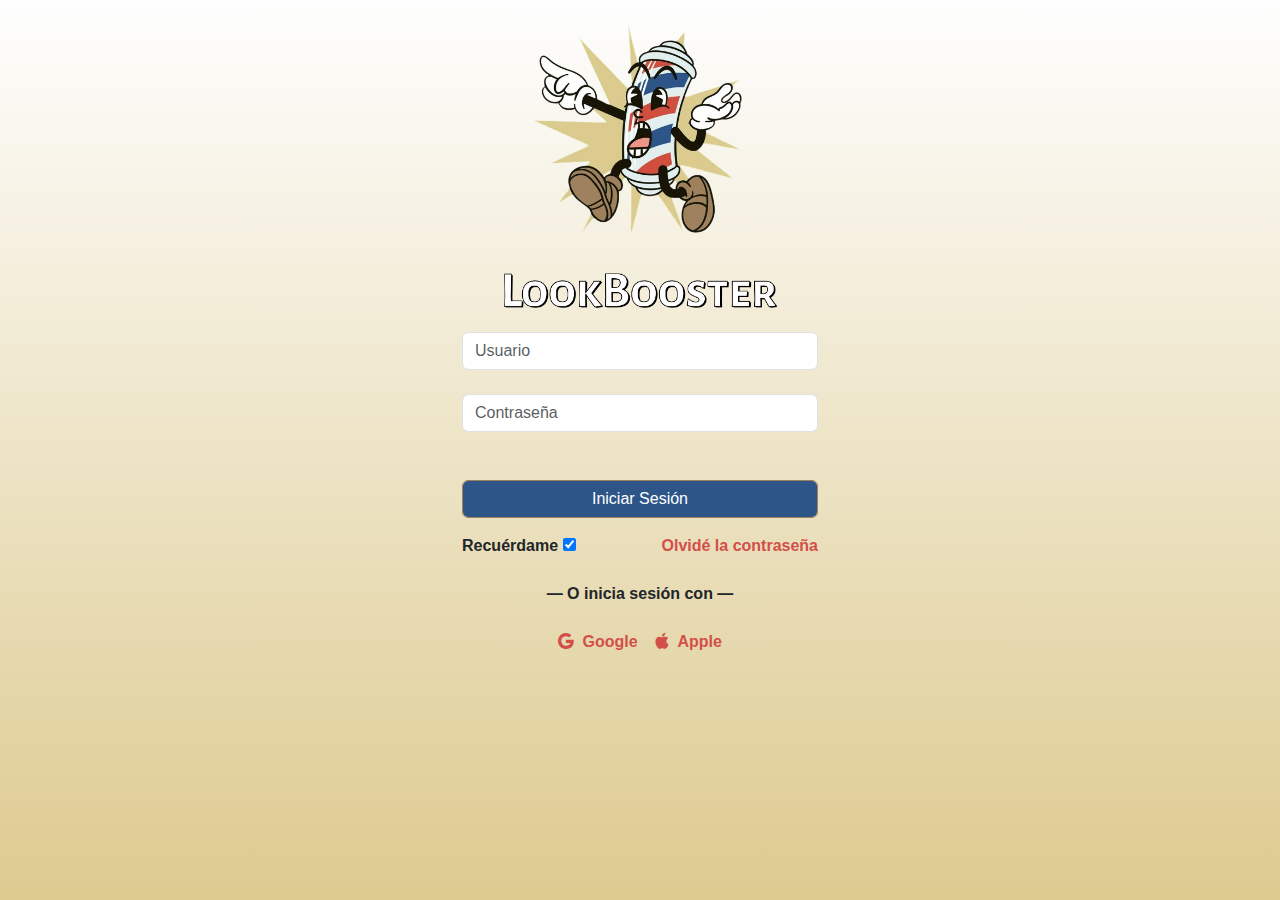
==== src/html/form.html @ 5dd81464 "login casi hecho" ====
<!DOCTYPE html>
<html lang="en">
<head>
    <meta charset="UTF-8">
    <meta name="viewport" content="width=device-width, initial-scale=1.0">
    <title>Formulario</title>
    <link rel="stylesheet" href="https://cdn.jsdelivr.net/npm/bootstrap-icons@1.11.3/font/bootstrap-icons.min.css">
    <link rel="stylesheet" href="../styles/css/bootstrap.min.css">
    <link rel="stylesheet" href="../styles/form.css">
    <link rel="shortcut icon" href="../../logos/logoLB.png" type="image/x-icon">
    <link rel="icon" href="../../logos/logoLB.png" type="image/x-icon">
</head>
<body>
    <div class="container">
        <div class="row justify-content-center">
            <div class="col-md-6 text-center mb-4">
                <img src="../../logos/dibujoLogo.png" alt="Logo" class="w-50">
                <img src="../../logos/textoLogo.png" alt="Texto Logo" class="w-50">
            </div>
        </div>
        <div class="row justify-content-center">
            <div class="col-md-6 col-lg-4">
                <div class="login p-0">
                    <form action="#" class="signin-form">
                        <div class="form-group mb-4">
                            <input type="text" class="form-control" placeholder="Usuario" required="">
                        </div>
                        <div class="form-group mb-4">
                            <input id="password-field" type="password" class="form-control" placeholder="Contraseña" required="">
                            <span toggle="#password-field" class="fa fa-fw fa-eye field-icon toggle-password"></span>
                        </div>
                        <div class="form-group mt-5">
                            <button type="submit" class="form-control btn btn-primary submit px-3">Iniciar Sesión</button>
                        </div>
                        <div class="form-group d-md-flex justify-content-center mt-3">
                            <div class="w-50">
                                <label class="checkbox-wrap checkbox">
                                    Recuérdame
                                    <input type="checkbox" checked="">
                                    <span class="checkmark"></span>
                                </label>
                            </div>
                            <div class="w-50 text-md-end">
                                <a href="#" >Olvidé la contraseña</a>
                            </div>
                        </div>
                    </form>
                    <p class="w-100 text-center mt-4">— O inicia sesión con —</p>
                    <div class="social d-flex text-center justify-content-center">
                        <a href="#" class="px-2 py-2 mr-md-1 rounded"><i class="bi bi-google me-1"></i> Google</a>
                        <a href="#" class="px-2 py-2 ml-md-1 rounded"><i class="bi bi-apple me-1"></i> Apple</a>
                    </div>
                </div>
            </div>
        </div>
    </div>
    <script src="https://cdn.jsdelivr.net/npm/bootstrap@5.3.3/dist/js/bootstrap.bundle.min.js" integrity="sha384-YvpcrYf0tY3lHB60NNkmXc5s9fDVZLESaAA55NDzOxhy9GkcIdslK1eN7N6jIeHz" crossorigin="anonymous"></script>
</body>
</html>
---- src/styles/form.css ----
@import url('https://fonts.cdnfonts.com/css/alegreya-sans-sc');@import url('https://fonts.cdnfonts.com/css/madness-hyperactive');
#colors{
    --white: #fefefeff;
    --vanilla: #ddca8fff;
    --chamoisee: #9f815fff;
    --yinmn-blue: #2d5588ff;
    --jasper: #d34f4aff;
  }
body{
    background-image: linear-gradient(to bottom, #fefefeff, #ddca8fff);
    min-height: 100vh;
    font-family: 'Alegreya Sans SC', sans-serif;                                  
    font-weight: bolder;
}
.btn{
    background-color: #2d5588ff;
    border-color: #9f815fff;
}
    .btn:hover{
        background-color: #d34f4aff;
        border-color: #ddca8fff;
    }
a{
    color: #d34f4aff;
    text-decoration: none;
}
    a:hover{
        color: #2d5588ff;
    }
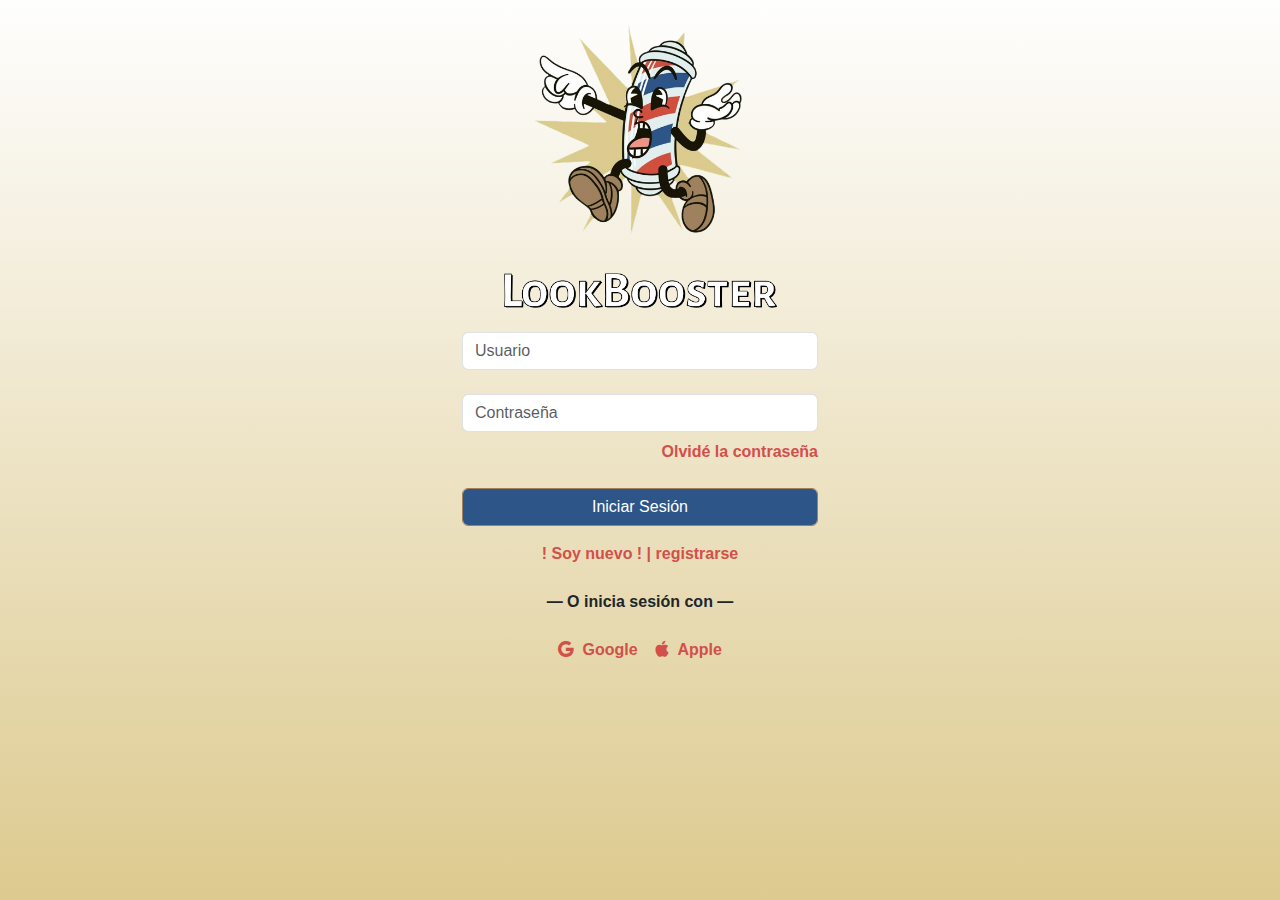
==== commit 641fc847: "login done" ====
--- a/src/html/form.html
+++ b/src/html/form.html
@@ -3,7 +3,7 @@
 <head>
     <meta charset="UTF-8">
     <meta name="viewport" content="width=device-width, initial-scale=1.0">
-    <title>Formulario</title>
+    <title>Iniciar Sesión</title>
     <link rel="stylesheet" href="https://cdn.jsdelivr.net/npm/bootstrap-icons@1.11.3/font/bootstrap-icons.min.css">
     <link rel="stylesheet" href="../styles/css/bootstrap.min.css">
     <link rel="stylesheet" href="../styles/form.css">
@@ -28,20 +28,16 @@
                         <div class="form-group mb-4">
                             <input id="password-field" type="password" class="form-control" placeholder="Contraseña" required="">
                             <span toggle="#password-field" class="fa fa-fw fa-eye field-icon toggle-password"></span>
+                            <div class="text-md-end mt-2">
+                                <a href="#" >Olvidé la contraseña</a>
+                            </div>
                         </div>
-                        <div class="form-group mt-5">
+                        <div class="form-group mt-3">
                             <button type="submit" class="form-control btn btn-primary submit px-3">Iniciar Sesión</button>
                         </div>
                         <div class="form-group d-md-flex justify-content-center mt-3">
-                            <div class="w-50">
-                                <label class="checkbox-wrap checkbox">
-                                    Recuérdame
-                                    <input type="checkbox" checked="">
-                                    <span class="checkmark"></span>
-                                </label>
-                            </div>
-                            <div class="w-50 text-md-end">
-                                <a href="#" >Olvidé la contraseña</a>
+                            <div class="w-100 d-flex justify-content-center">
+                                <a href="#" >! Soy nuevo ! | registrarse</a>
                             </div>
                         </div>
                     </form>
--- a/src/styles/form.css
+++ b/src/styles/form.css
@@ -26,4 +26,8 @@
 }
     a:hover{
         color: #2d5588ff;
-    }+    }
+.form-control:focus{
+    border-color: #ddca8fff;
+    box-shadow: inset 0 1px 1px rgba(0, 0, 0, 0.075), 0 0 8px #d34f4aff;
+}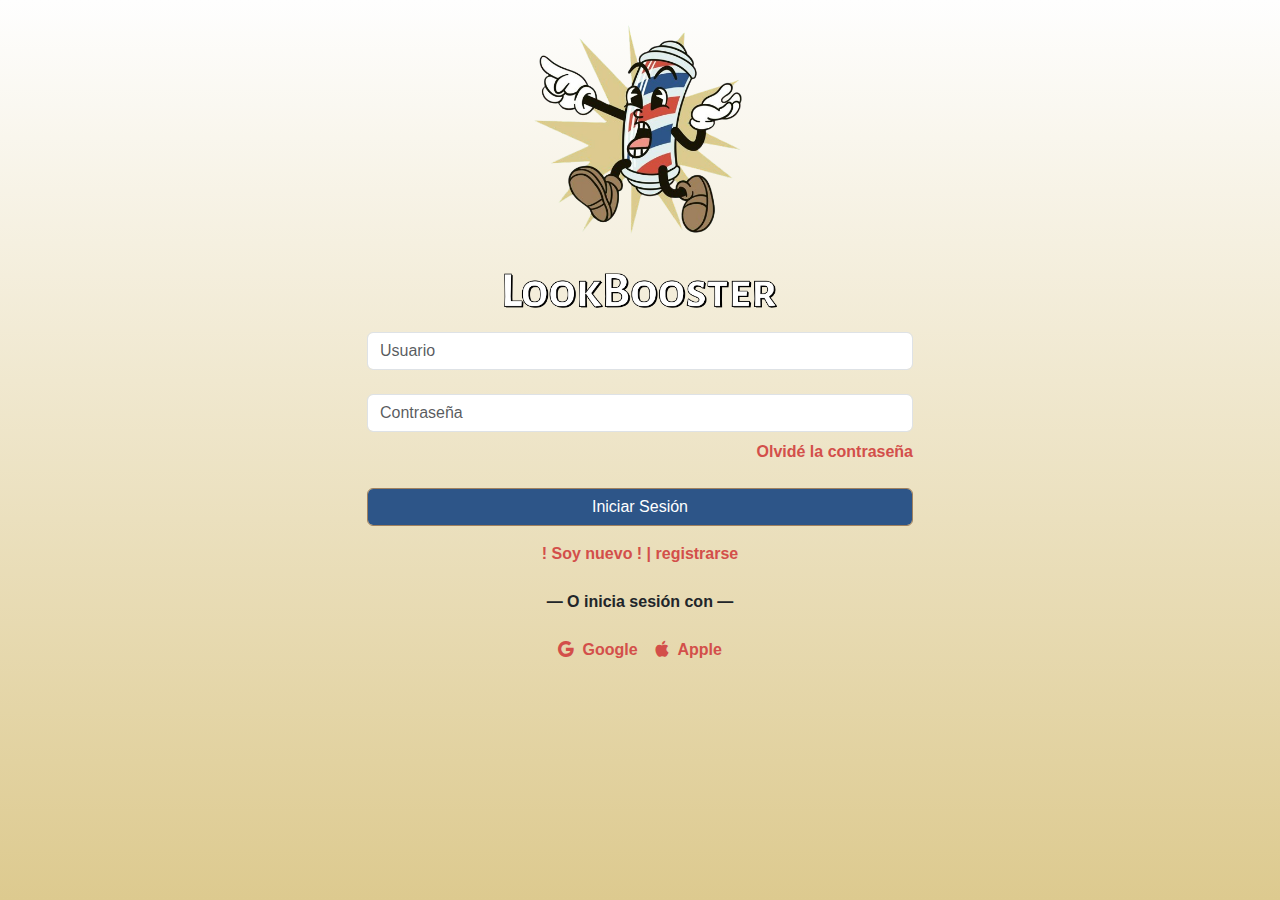
==== commit e550f278: "header start" ====
--- a/src/html/form.html
+++ b/src/html/form.html
@@ -7,19 +7,20 @@
     <link rel="stylesheet" href="https://cdn.jsdelivr.net/npm/bootstrap-icons@1.11.3/font/bootstrap-icons.min.css">
     <link rel="stylesheet" href="../styles/css/bootstrap.min.css">
     <link rel="stylesheet" href="../styles/form.css">
+    <link rel="stylesheet" href="../styles/global.css">
     <link rel="shortcut icon" href="../../logos/logoLB.png" type="image/x-icon">
     <link rel="icon" href="../../logos/logoLB.png" type="image/x-icon">
 </head>
 <body>
     <div class="container">
         <div class="row justify-content-center">
-            <div class="col-md-6 text-center mb-4">
+            <div class="col-6 text-center mb-4">
                 <img src="../../logos/dibujoLogo.png" alt="Logo" class="w-50">
                 <img src="../../logos/textoLogo.png" alt="Texto Logo" class="w-50">
             </div>
         </div>
         <div class="row justify-content-center">
-            <div class="col-md-6 col-lg-4">
+            <div class="col-md-10 col-lg-6 col-sm-10">
                 <div class="login p-0">
                     <form action="#" class="signin-form">
                         <div class="form-group mb-4">
--- a/src/styles/form.css
+++ b/src/styles/form.css
@@ -1,17 +1,3 @@
-@import url('https://fonts.cdnfonts.com/css/alegreya-sans-sc');@import url('https://fonts.cdnfonts.com/css/madness-hyperactive');
-#colors{
-    --white: #fefefeff;
-    --vanilla: #ddca8fff;
-    --chamoisee: #9f815fff;
-    --yinmn-blue: #2d5588ff;
-    --jasper: #d34f4aff;
-  }
-body{
-    background-image: linear-gradient(to bottom, #fefefeff, #ddca8fff);
-    min-height: 100vh;
-    font-family: 'Alegreya Sans SC', sans-serif;                                  
-    font-weight: bolder;
-}
 .btn{
     background-color: #2d5588ff;
     border-color: #9f815fff;
--- a/src/styles/global.css
+++ b/src/styles/global.css
@@ -0,0 +1,14 @@
+@import url('https://fonts.cdnfonts.com/css/alegreya-sans-sc');@import url('https://fonts.cdnfonts.com/css/madness-hyperactive');
+#colors{
+    --white: #fefefeff;
+    --vanilla: #ddca8fff;
+    --chamoisee: #9f815fff;
+    --yinmn-blue: #2d5588ff;
+    --jasper: #d34f4aff;
+  }
+body{
+    background-image: linear-gradient(to bottom, #fefefeff, #ddca8fff);
+    min-height: 100vh;
+    font-family: 'Alegreya Sans SC', sans-serif;                                  
+    font-weight: bolder;
+}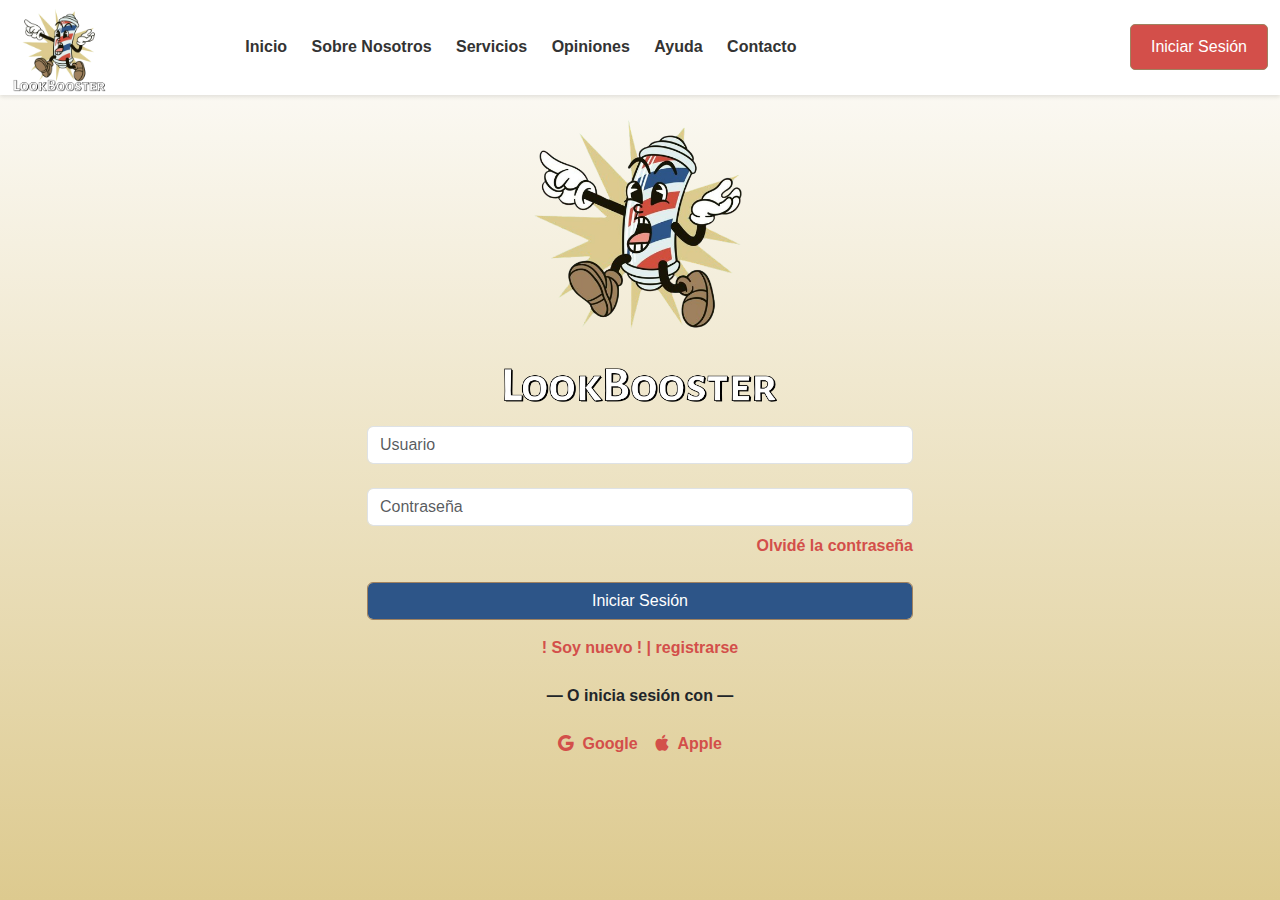
==== commit a07b7f3d: "s" ====
--- a/src/html/form.html
+++ b/src/html/form.html
@@ -8,10 +8,54 @@
     <link rel="stylesheet" href="../styles/css/bootstrap.min.css">
     <link rel="stylesheet" href="../styles/form.css">
     <link rel="stylesheet" href="../styles/global.css">
+    <link rel="stylesheet" href="../styles/header.css">
     <link rel="shortcut icon" href="../../logos/logoLB.png" type="image/x-icon">
     <link rel="icon" href="../../logos/logoLB.png" type="image/x-icon">
 </head>
 <body>
+    <header>
+        <!--? Header Start -->
+        <div class="header-area pt-20">
+            <div class="main-header header-sticky">
+                <div class="container-fluid">
+                    <div class="row align-items-center">
+                        <!-- Logo -->
+                        <div class="col-xl-2 col-lg-2 col-md-1">
+                            <div class="logo">
+                                <a href="index.html"><img src="../../logos/logoCompleto.png" alt="" class="w-50"></a>
+                            </div>
+                        </div>
+                        <div class="col-xl-10 col-lg-10 col-md-10">
+                            <div class="menu-main d-flex align-items-center justify-content-between ">
+                                <!-- Main-menu -->
+                                <div class="main-menu d-block">
+                                    <nav>
+                                        <ul id="navigation">
+                                            <li class="active"><a href="index.html">Inicio</a></li>
+                                            <li><a href="about.html">Sobre Nosotros</a></li>
+                                            <li><a href="services.html">Servicios</a></li>
+                                            <li><a href="portfolio.html">Opiniones</a></li>
+                                            <li><a href="blog.html">Ayuda</a>
+                                            </li>
+                                            <li><a href="contact.html">Contacto</a></li>
+                                        </ul>
+                                    </nav>
+                                </div>
+                                <div class="header-right-btn d-block justify-content-end">
+                                    <a href="form.html" class="btn header-btn">Iniciar Sesión</a>
+                                </div>
+                            </div>
+                        </div>   
+                        <!-- Mobile Menu -->
+                        <div class="col-12">
+                            <div class="mobile_menu d-block d-lg-none"></div>
+                        </div>
+                    </div>
+                </div>
+            </div>
+        </div>
+        <!-- Header End -->
+    </header>
     <div class="container">
         <div class="row justify-content-center">
             <div class="col-6 text-center mb-4">
--- a/src/styles/header.css
+++ b/src/styles/header.css
@@ -0,0 +1,63 @@
+/* Estilos para el encabezado */
+.header-area {
+    background-color: #fff; /* Color de fondo del encabezado */
+    box-shadow: 0 2px 4px rgba(0, 0, 0, 0.1); /* Sombra */
+}
+
+.main-header {
+    display: flex;
+    justify-content: space-between;
+    align-items: center;
+}
+
+.logo img {
+    max-width: 100%; /* Ajustar el tamaño máximo del logo */
+}
+
+.menu-main {
+    display: flex;
+    align-items: center;
+}
+
+.main-menu ul {
+    margin: 0;
+    padding: 0;
+    list-style: none;
+}
+
+.main-menu ul li {
+    display: inline-block;
+    margin-left: 20px; /* Espacio entre elementos del menú */
+}
+
+.main-menu ul li a {
+    text-decoration: none;
+    color: #333; /* Color del texto del menú */
+    font-weight: bold;
+    transition: color 0.3s ease; /* Transición suave */
+}
+
+.main-menu ul li a:hover {
+    color: #d34f4aff; /* Color del texto al pasar el ratón */
+    font-weight: bolder;
+}
+
+.header-right-btn a.btn {
+    text-decoration: none;
+    color: #fff; /* Color del texto del botón */
+    background-color: #d34f4aff; /* Color de fondo del botón */
+    padding: 10px 20px; /* Espaciado dentro del botón */
+    border-radius: 5px; /* Borde redondeado */
+    transition: background-color 0.3s ease; /* Transición suave */
+}
+
+.header-right-btn a.btn:hover {
+    background-color: rgb(128, 65, 63); /* Color de fondo al pasar el ratón */
+}
+#colors{
+    --white: #fefefeff;
+    --vanilla: #ddca8fff;
+    --chamoisee: #9f815fff;
+    --yinmn-blue: #2d5588ff;
+    --jasper: #d34f4aff;
+  }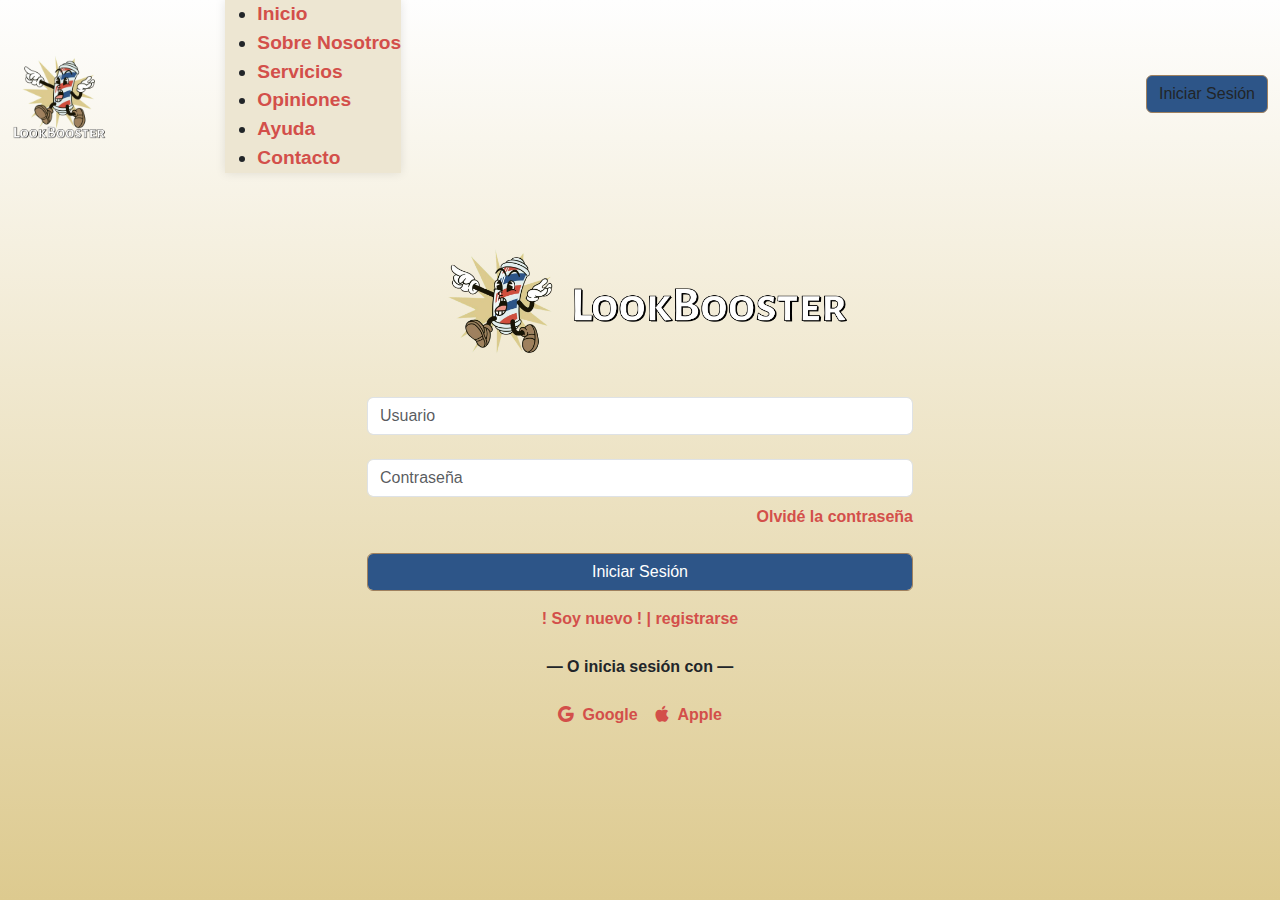
==== commit 7101a3a1: "mañana" ====
--- a/src/html/form.html
+++ b/src/html/form.html
@@ -15,8 +15,8 @@
 <body>
     <header>
         <!--? Header Start -->
-        <div class="header-area pt-20">
-            <div class="main-header header-sticky">
+        <div class="header-area pt-20 ">
+            <div class="main-header header ">
                 <div class="container-fluid">
                     <div class="row align-items-center">
                         <!-- Logo -->
@@ -56,10 +56,10 @@
         </div>
         <!-- Header End -->
     </header>
-    <div class="container">
+    <div class="container mt-5">
         <div class="row justify-content-center">
             <div class="col-6 text-center mb-4">
-                <img src="../../logos/dibujoLogo.png" alt="Logo" class="w-50">
+                <img src="../../logos/dibujoLogo.png" alt="Logo" class="w-25">
                 <img src="../../logos/textoLogo.png" alt="Texto Logo" class="w-50">
             </div>
         </div>
--- a/src/styles/header.css
+++ b/src/styles/header.css
@@ -1,58 +1,69 @@
 /* Estilos para el encabezado */
-.header-area {
-    background-color: #fff; /* Color de fondo del encabezado */
-    box-shadow: 0 2px 4px rgba(0, 0, 0, 0.1); /* Sombra */
+nav {
+    background-color: rgb(237, 230, 210);
+    box-shadow: 0 0 10px 0 rgba(0, 0, 0, 0.1);
+    padding: 0;
+    width: 100%;
+    z-index: 1000;
+    font-size: larger;
+}
+.navbar-brand {
+    width:250px ;
+}
+.navbar-nav .nav-link {
+    color: black; 
+    font-weight: bold;
+}
+.nav-link:hover{
+    color:#d34f4aff;
+}
+.navbar-toggler:focus {
+    box-shadow: none;
+}
+.dropdown-menu.show {
+    display: flex;
+    justify-content: center;
 }
 
-.main-header {
+.text-look{
+    color: #d34f4aff !important;
+}
+.text-look:active{
+    color: #2d5588ff !important;
+}
+#contDispositivos{
+    width: 600px;
     display: flex;
-    justify-content: space-between;
-    align-items: center;
+    justify-content: center;
 }
+@media (min-width: 992px) {
+    .navbar.sticky-lg-top {
+      position: -webkit-sticky;
+      position: sticky;
+      top: 0;
+      z-index: 1020;
+    }
+  }
 
-.logo img {
-    max-width: 100%; /* Ajustar el tamaño máximo del logo */
+@media(max-width: 991px){
+    .navbar-nav .nav-link {
+        font-size: 20px;
+    }
 }
+@media (max-width: 650px) {
+    #contDispositivos{
+        width: 500px;
+        
+    }
+}
+@media (max-width: 550px) {
+    #contDispositivos{
+        width: 100%;
+        display: flex;
+        flex-direction: column;
+        justify-items: center;
+    }
 
-.menu-main {
-    display: flex;
-    align-items: center;
-}
-
-.main-menu ul {
-    margin: 0;
-    padding: 0;
-    list-style: none;
-}
-
-.main-menu ul li {
-    display: inline-block;
-    margin-left: 20px; /* Espacio entre elementos del menú */
-}
-
-.main-menu ul li a {
-    text-decoration: none;
-    color: #333; /* Color del texto del menú */
-    font-weight: bold;
-    transition: color 0.3s ease; /* Transición suave */
-}
-
-.main-menu ul li a:hover {
-    color: #d34f4aff; /* Color del texto al pasar el ratón */
-    font-weight: bolder;
-}
-
-.header-right-btn a.btn {
-    text-decoration: none;
-    color: #fff; /* Color del texto del botón */
-    background-color: #d34f4aff; /* Color de fondo del botón */
-    padding: 10px 20px; /* Espaciado dentro del botón */
-    border-radius: 5px; /* Borde redondeado */
-    transition: background-color 0.3s ease; /* Transición suave */
-}
-
-.header-right-btn a.btn:hover {
-    background-color: rgb(128, 65, 63); /* Color de fondo al pasar el ratón */
 }
 #colors{
     --white: #fefefeff;
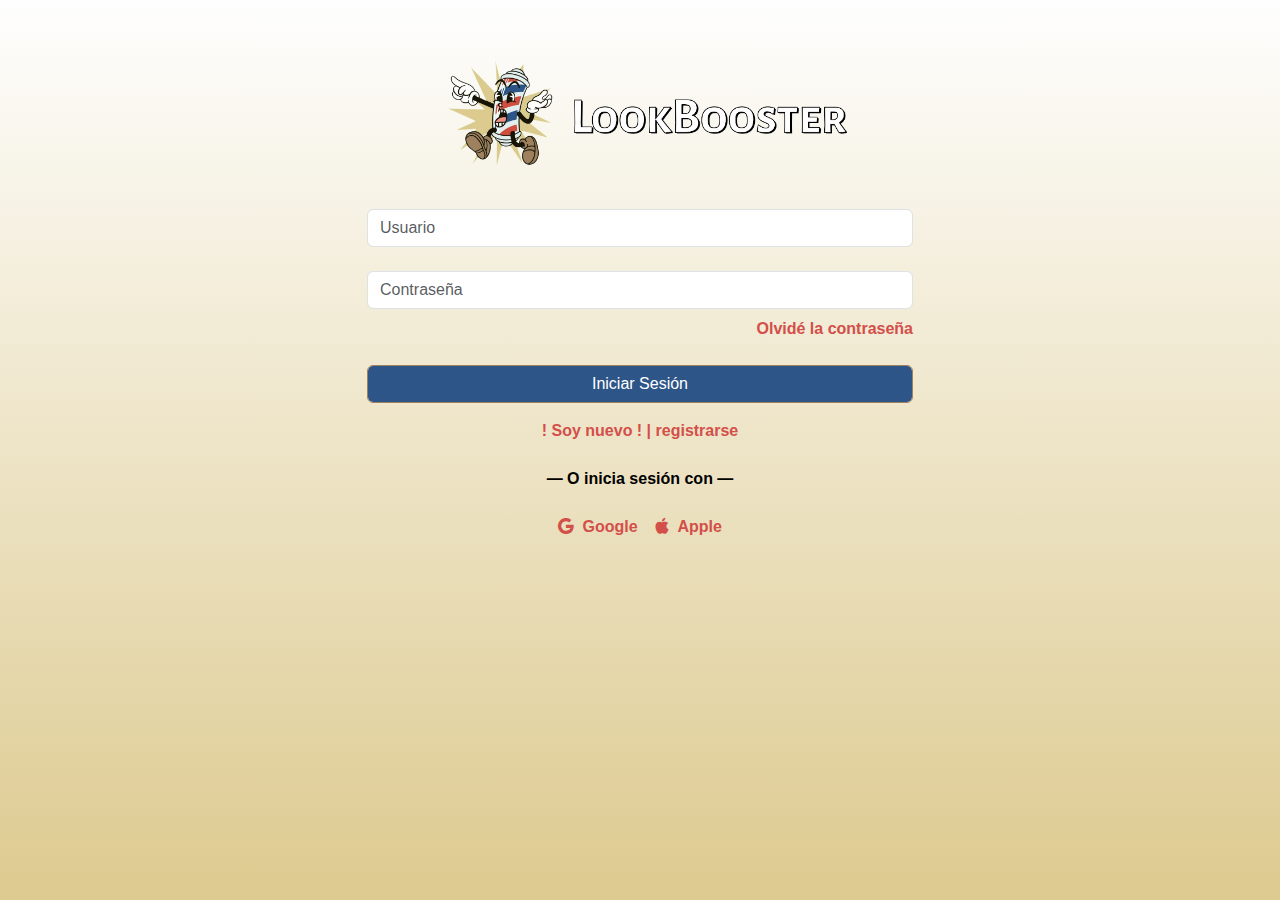
==== commit 4fb5138c: "cambios globales" ====
--- a/src/html/form.html
+++ b/src/html/form.html
@@ -8,59 +8,17 @@
     <link rel="stylesheet" href="../styles/css/bootstrap.min.css">
     <link rel="stylesheet" href="../styles/form.css">
     <link rel="stylesheet" href="../styles/global.css">
-    <link rel="stylesheet" href="../styles/header.css">
     <link rel="shortcut icon" href="../../logos/logoLB.png" type="image/x-icon">
     <link rel="icon" href="../../logos/logoLB.png" type="image/x-icon">
 </head>
 <body>
-    <header>
-        <!--? Header Start -->
-        <div class="header-area pt-20 ">
-            <div class="main-header header ">
-                <div class="container-fluid">
-                    <div class="row align-items-center">
-                        <!-- Logo -->
-                        <div class="col-xl-2 col-lg-2 col-md-1">
-                            <div class="logo">
-                                <a href="index.html"><img src="../../logos/logoCompleto.png" alt="" class="w-50"></a>
-                            </div>
-                        </div>
-                        <div class="col-xl-10 col-lg-10 col-md-10">
-                            <div class="menu-main d-flex align-items-center justify-content-between ">
-                                <!-- Main-menu -->
-                                <div class="main-menu d-block">
-                                    <nav>
-                                        <ul id="navigation">
-                                            <li class="active"><a href="index.html">Inicio</a></li>
-                                            <li><a href="about.html">Sobre Nosotros</a></li>
-                                            <li><a href="services.html">Servicios</a></li>
-                                            <li><a href="portfolio.html">Opiniones</a></li>
-                                            <li><a href="blog.html">Ayuda</a>
-                                            </li>
-                                            <li><a href="contact.html">Contacto</a></li>
-                                        </ul>
-                                    </nav>
-                                </div>
-                                <div class="header-right-btn d-block justify-content-end">
-                                    <a href="form.html" class="btn header-btn">Iniciar Sesión</a>
-                                </div>
-                            </div>
-                        </div>   
-                        <!-- Mobile Menu -->
-                        <div class="col-12">
-                            <div class="mobile_menu d-block d-lg-none"></div>
-                        </div>
-                    </div>
-                </div>
-            </div>
-        </div>
-        <!-- Header End -->
-    </header>
-    <div class="container mt-5">
+    <div class="container mb-0">
         <div class="row justify-content-center">
-            <div class="col-6 text-center mb-4">
-                <img src="../../logos/dibujoLogo.png" alt="Logo" class="w-25">
-                <img src="../../logos/textoLogo.png" alt="Texto Logo" class="w-50">
+            <div class="col-6 text-center mb-4 mt-5">
+                <a href="index.html">
+                    <img src="../../logos/dibujoLogo.png" alt="Logo" class="w-25">
+                    <img src="../../logos/textoLogo.png" alt="Texto Logo" class="w-50">
+                </a>
             </div>
         </div>
         <div class="row justify-content-center">
--- a/src/styles/global.css
+++ b/src/styles/global.css
@@ -9,6 +9,7 @@
 body{
     background-image: linear-gradient(to bottom, #fefefeff, #ddca8fff);
     min-height: 100vh;
-    font-family: 'Alegreya Sans SC', sans-serif;                                  
+    font-family: 'Alegreya Sans SC', sans-serif;    
+    color: black;
     font-weight: bolder;
 }